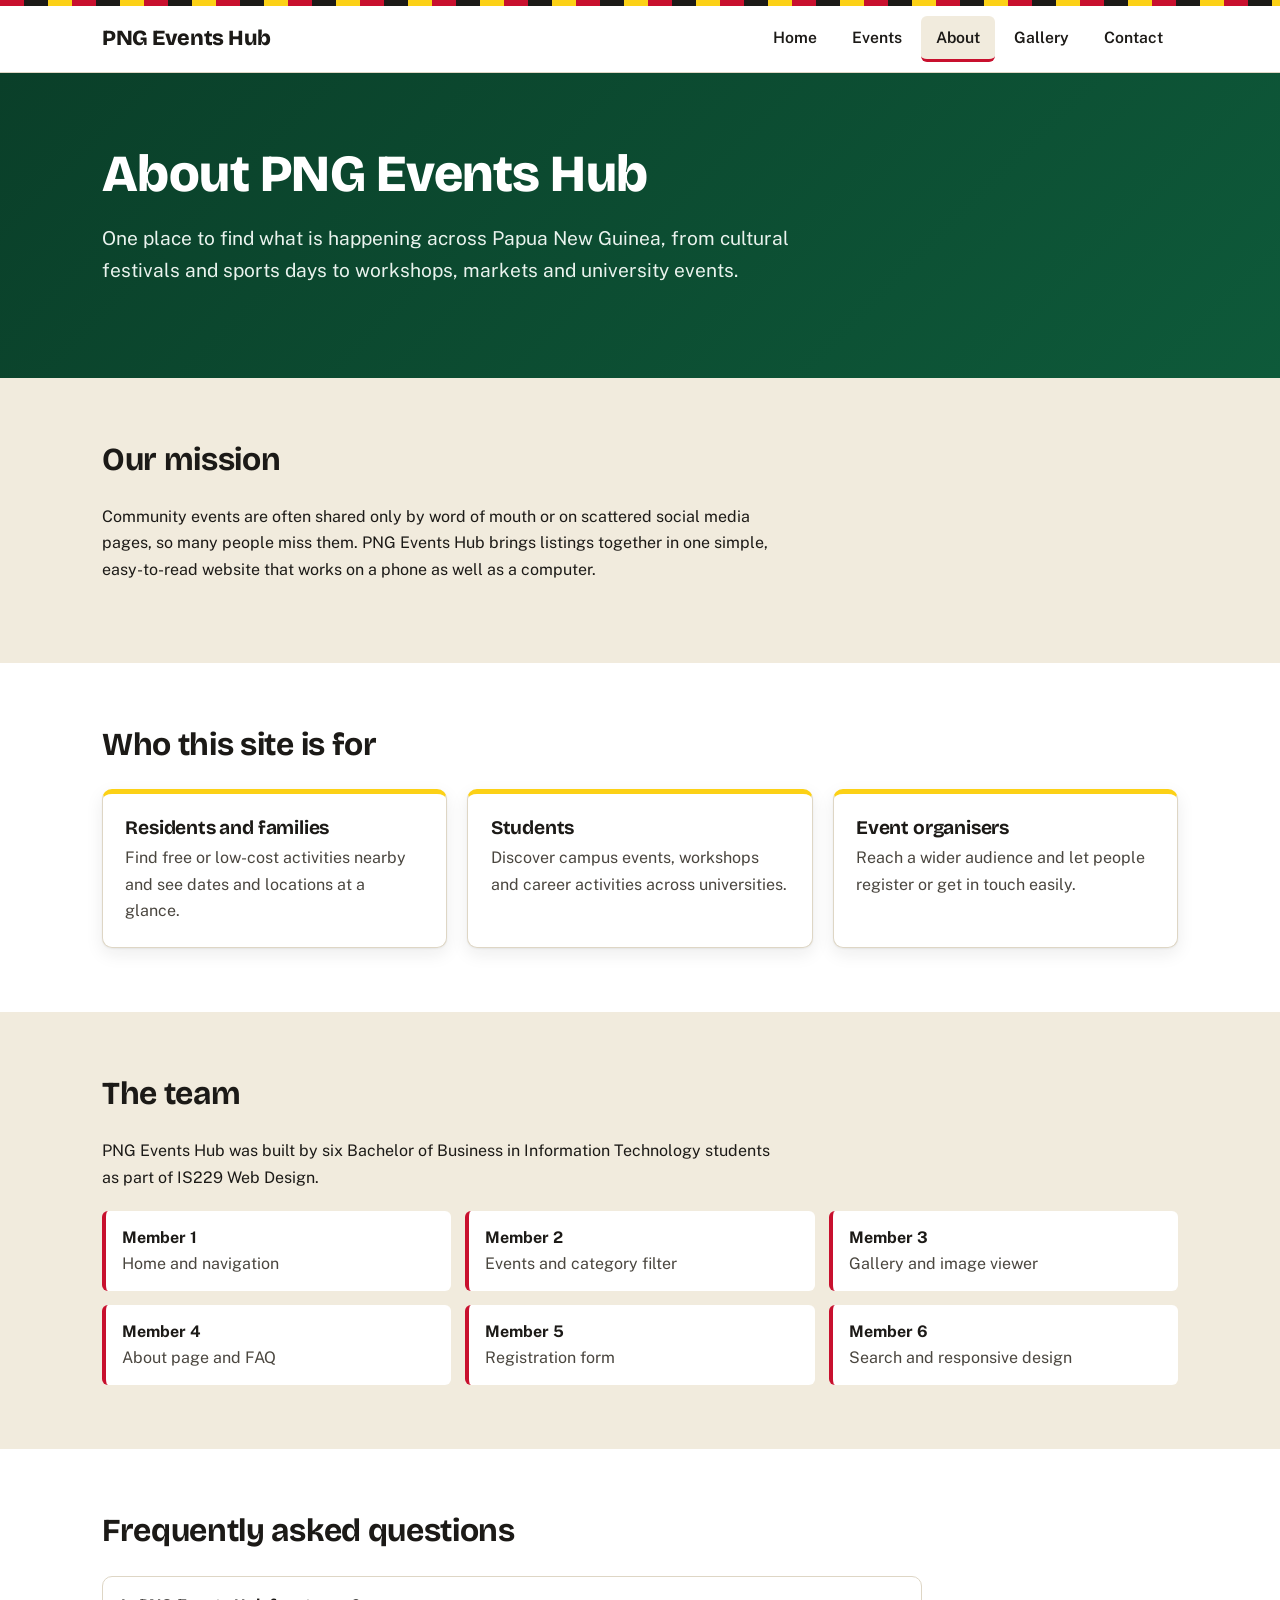
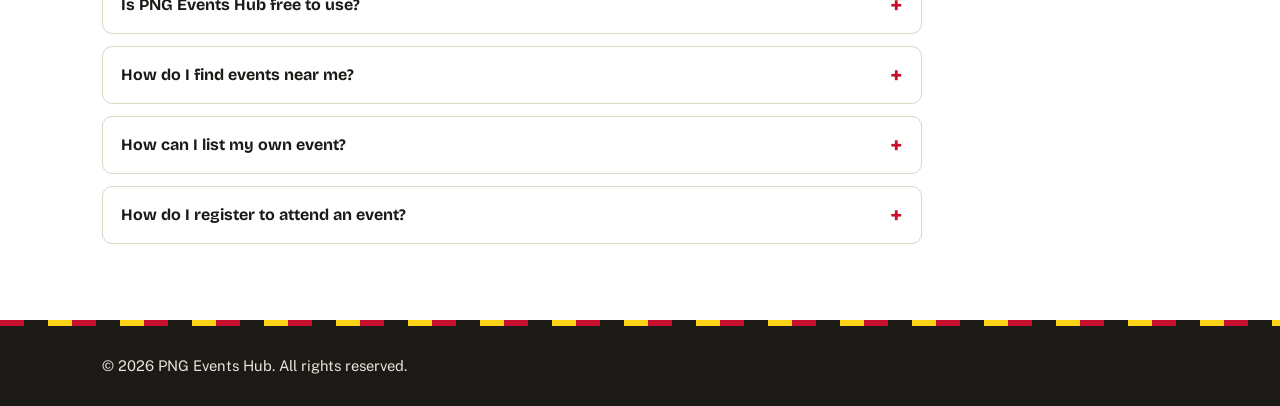
==== about.html @ 3c6eca47 "Initial commit" ====
<!DOCTYPE html>
<html lang="en">

<head>
    <meta charset="UTF-8">
    <meta name="viewport" content="width=device-width, initial-scale=1.0">
    <meta name="description" content="About PNG Events Hub: our mission, who we serve, the team behind the site and answers to common questions.">
    <title>About | PNG Events Hub</title>
    <link rel="stylesheet" href="css/style.css">
    <link rel="stylesheet" href="css/about.css">
</head>

<body>

    <!-- HEADER -->
    <header>
        <div class="container">
            <a href="index.html" class="logo">PNG Events Hub</a>
            <nav aria-label="Main navigation">
                <ul>
                    <li><a href="index.html">Home</a></li>
                    <li><a href="events.html">Events</a></li>
                    <li><a href="about.html" aria-current="page">About</a></li>
                    <li><a href="gallery.html">Gallery</a></li>
                    <li><a href="contact.html">Contact</a></li>
                </ul>
            </nav>
        </div>
    </header>

    <!-- MAIN CONTENT -->
    <main>

        <section class="about-intro" aria-labelledby="about-title">
            <div class="container">
                <h1 id="about-title">About PNG Events Hub</h1>
                <p class="about-lead">
                    One place to find what is happening across Papua New Guinea, from cultural
                    festivals and sports days to workshops, markets and university events.
                </p>
            </div>
        </section>

        <section class="about-section" aria-labelledby="mission-title">
            <div class="container">
                <h2 id="mission-title">Our mission</h2>
                <p>
                    Community events are often shared only by word of mouth or on scattered social
                    media pages, so many people miss them. PNG Events Hub brings listings together
                    in one simple, easy-to-read website that works on a phone as well as a computer.
                </p>
            </div>
        </section>

        <section class="about-section" aria-labelledby="audience-title">
            <div class="container">
                <h2 id="audience-title">Who this site is for</h2>
                <div class="about-grid">
                    <article class="about-card">
                        <h3>Residents and families</h3>
                        <p>Find free or low-cost activities nearby and see dates and locations at a glance.</p>
                    </article>
                    <article class="about-card">
                        <h3>Students</h3>
                        <p>Discover campus events, workshops and career activities across universities.</p>
                    </article>
                    <article class="about-card">
                        <h3>Event organisers</h3>
                        <p>Reach a wider audience and let people register or get in touch easily.</p>
                    </article>
                </div>
            </div>
        </section>

        <section class="about-section" aria-labelledby="team-title">
            <div class="container">
                <h2 id="team-title">The team</h2>
                <p>
                    PNG Events Hub was built by six Bachelor of Business in Information Technology
                    students as part of IS229 Web Design.
                </p>
                <ul class="about-team">
                    <!-- Replace with real names and roles -->
                    <li><strong>Member 1</strong> Home and navigation</li>
                    <li><strong>Member 2</strong> Events and category filter</li>
                    <li><strong>Member 3</strong> Gallery and image viewer</li>
                    <li><strong>Member 4</strong> About page and FAQ</li>
                    <li><strong>Member 5</strong> Registration form</li>
                    <li><strong>Member 6</strong> Search and responsive design</li>
                </ul>
            </div>
        </section>

        <section class="about-section" aria-labelledby="faq-title">
            <div class="container">
                <h2 id="faq-title">Frequently asked questions</h2>

                <div class="faq">

                    <div class="faq-item">
                        <h3>
                            <button class="faq-question" type="button" aria-expanded="false" aria-controls="faq-1">
                                Is PNG Events Hub free to use?
                            </button>
                        </h3>
                        <div class="faq-answer" id="faq-1" hidden>
                            <p>Yes. Browsing and searching events costs nothing. Individual events may charge their own entry fees, which are shown in the listing.</p>
                        </div>
                    </div>

                    <div class="faq-item">
                        <h3>
                            <button class="faq-question" type="button" aria-expanded="false" aria-controls="faq-2">
                                How do I find events near me?
                            </button>
                        </h3>
                        <div class="faq-answer" id="faq-2" hidden>
                            <p>Go to the <a href="events.html">Events page</a>, then use the category buttons or the search box to narrow the list by type, keyword or location.</p>
                        </div>
                    </div>

                    <div class="faq-item">
                        <h3>
                            <button class="faq-question" type="button" aria-expanded="false" aria-controls="faq-3">
                                How can I list my own event?
                            </button>
                        </h3>
                        <div class="faq-answer" id="faq-3" hidden>
                            <p>Fill in the form on the <a href="contact.html">Contact page</a> with your event name, date, location and contact details, and we will get back to you.</p>
                        </div>
                    </div>

                    <div class="faq-item">
                        <h3>
                            <button class="faq-question" type="button" aria-expanded="false" aria-controls="faq-4">
                                How do I register to attend an event?
                            </button>
                        </h3>
                        <div class="faq-answer" id="faq-4" hidden>
                            <p>Use the registration form on the <a href="contact.html">Contact page</a>. Enter your details and the number of attendees, and you will see a confirmation message when it is sent.</p>
                        </div>
                    </div>

                </div>
            </div>
        </section>

    </main>

    <!-- FOOTER -->
    <footer>
        <div class="container">
            <p>&copy; 2026 PNG Events Hub. All rights reserved.</p>
        </div>
    </footer>

    <script src="js/about.js" defer></script>
</body>

</html>
---- css/style.css ----
/* =========================================================
   PNG Events Hub - SHARED styles (used by every page)
   Place in: css/style.css
   Covers: design tokens, base, header/nav, footer, buttons.
   Every page links this file FIRST, then its own page file
   (index.css, events.css, about.css, gallery.css, contact.css).
   ========================================================= */

@import url("https://fonts.googleapis.com/css2?family=Bricolage+Grotesque:wght@600;700;800&family=Public+Sans:wght@400;600;700&display=swap");

/* ---------- Design tokens ---------- */
:root {
    --ink: #1c1a17;
    --ink-soft: #4a463f;
    --paper: #ffffff;
    --sand: #f1ebdd;
    --line: #ded6c5;

    --red: #c8102e;     /* PNG flag red  */
    --gold: #fcd116;    /* PNG flag gold */
    --green: #0e5a3a;
    --green-deep: #0a3f29;
    --blue: #1d4f91;

    --radius: 10px;
    --radius-sm: 6px;
    --shadow: 0 1px 2px rgba(28, 26, 23, .06), 0 6px 18px rgba(28, 26, 23, .08);

    --font-head: "Bricolage Grotesque", "Segoe UI", system-ui, sans-serif;
    --font-body: "Public Sans", "Segoe UI", system-ui, -apple-system, sans-serif;

    --weave: repeating-linear-gradient(90deg,
        var(--red) 0 24px, var(--ink) 24px 48px, var(--gold) 48px 72px);
}

/* ---------- Reset / base ---------- */
*, *::before, *::after { box-sizing: border-box; }
[hidden] { display: none !important; }

html { scroll-behavior: smooth; -webkit-text-size-adjust: 100%; }

body {
    margin: 0;
    min-height: 100vh;
    display: flex;
    flex-direction: column;
    font-family: var(--font-body);
    font-size: 1rem;
    line-height: 1.65;
    color: var(--ink);
    background: var(--paper);
}
main { flex: 1 0 auto; }

img, video { max-width: 100%; height: auto; display: block; }

h1, h2, h3, h4 {
    font-family: var(--font-head);
    line-height: 1.15;
    margin: 0 0 .6em;
    letter-spacing: -.01em;
}
h1 { font-size: clamp(2rem, 5.5vw, 3.25rem); font-weight: 800; }
h2 { font-size: clamp(1.45rem, 3.5vw, 2rem); font-weight: 700; }
h3 { font-size: 1.2rem; font-weight: 700; }

p { margin: 0 0 1em; max-width: 68ch; }

a { color: var(--green); text-underline-offset: 3px; }
a:hover { color: var(--red); }

:focus-visible { outline: 3px solid var(--blue); outline-offset: 3px; border-radius: 3px; }

.container {
    width: 100%;
    max-width: 1140px;
    margin-inline: auto;
    padding-inline: clamp(1rem, 4vw, 2rem);
}

/* ---------- Accessibility helpers ---------- */
.visually-hidden {
    position: absolute !important;
    width: 1px; height: 1px;
    margin: -1px; padding: 0;
    overflow: hidden;
    clip: rect(0 0 0 0);
    white-space: nowrap;
    border: 0;
}
.skip-link {
    position: absolute; left: 1rem; top: -4rem; z-index: 200;
    padding: .7rem 1.1rem;
    background: var(--gold); color: var(--ink);
    font-weight: 700; border-radius: var(--radius-sm);
    transition: top .2s;
}
.skip-link:focus { top: 1rem; }

/* ---------- Woven flag-colour strip ---------- */
.weave { height: 6px; background: var(--weave); }
/* Pages that don't have a .weave div get the strip automatically */
header:not(.site-header)::before,
footer:not(.site-footer)::before {
    content: "";
    display: block;
    height: 6px;
    background: var(--weave);
}

/* ---------- Header + navigation (all pages) ---------- */
header {
    position: sticky;
    top: 0;
    z-index: 100;
    background: var(--paper);
    border-bottom: 1px solid var(--line);
    transition: box-shadow .25s;
}
header.is-scrolled { box-shadow: 0 4px 18px rgba(28, 26, 23, .1); }

header .container {
    display: flex;
    align-items: center;
    justify-content: space-between;
    gap: .5rem 1rem;
    min-height: 66px;
}

.logo, .brand {
    font-family: var(--font-head);
    font-weight: 800;
    font-size: 1.35rem;
    letter-spacing: -.02em;
    color: var(--ink);
    text-decoration: none;
    white-space: nowrap;
}
.brand span { color: var(--red); }
.logo:hover, .brand:hover { color: var(--ink); }

header nav { display: flex; align-items: center; }
header nav ul, .nav-list {
    display: flex;
    flex-wrap: wrap;
    gap: .25rem;
    list-style: none;
    margin: 0;
    padding: 0;
}
header nav a {
    display: block;
    padding: .55rem .95rem;
    color: var(--ink);
    font-weight: 600;
    font-size: .98rem;
    text-decoration: none;
    border-bottom: 3px solid transparent;
    border-radius: var(--radius-sm);
    transition: background .2s, border-color .2s;
}
header nav a:hover { background: var(--sand); color: var(--ink); }
header nav a[aria-current="page"],
header nav a.active { background: var(--sand); border-bottom-color: var(--red); }

.nav-toggle {
    display: none;
    font: inherit;
    font-weight: 700;
    padding: .5rem 1rem;
    color: var(--ink);
    background: var(--paper);
    border: 2px solid var(--ink);
    border-radius: var(--radius-sm);
    cursor: pointer;
}
.nav-toggle[aria-expanded="true"] { background: var(--ink); color: #fff; }

/* ---------- Buttons ---------- */
.btn, .event-button {
    display: inline-flex;
    align-items: center;
    justify-content: center;
    min-height: 46px;                      /* comfortable touch target */
    padding: .65rem 1.4rem;
    font: inherit;
    font-weight: 700;
    line-height: 1.2;
    text-align: center;
    text-decoration: none;
    color: #fff;
    background: var(--green);
    border: 2px solid var(--green);
    border-radius: var(--radius-sm);
    cursor: pointer;
    transition: transform .15s, background .2s, color .2s, border-color .2s;
}
.btn:hover, .event-button:hover { background: var(--green-deep); border-color: var(--green-deep); color: #fff; }
.btn:active { transform: translateY(1px); }

.btn--primary { background: var(--gold); border-color: var(--gold); color: var(--ink); }
.btn--primary:hover { background: #ffe14d; border-color: #ffe14d; color: var(--ink); }

.btn--dark { background: var(--ink); border-color: var(--ink); color: #fff; }
.btn--dark:hover { background: var(--red); border-color: var(--red); color: #fff; }

.btn--ghost { background: transparent; border-color: rgba(255, 255, 255, .85); color: #fff; }
.btn--ghost:hover { background: #fff; border-color: #fff; color: var(--ink); }

.btn-secondary { background: transparent; color: var(--ink); border-color: var(--ink); }
.btn-secondary:hover { background: var(--ink); border-color: var(--ink); color: #fff; }

/* ---------- Footer ---------- */
footer {
    background: var(--ink);
    color: #e9e4d8;
    flex-shrink: 0;
}
footer .container { padding-block: 1.75rem; }
footer p { margin: 0; font-size: .92rem; max-width: none; }
footer a { color: var(--gold); }

/* =========================================================
   RESPONSIVE
   ========================================================= */

/* Tablet and below */
@media (max-width: 768px) {
    /* Pages without a Menu button: logo on top, links wrap neatly below */
    header .container { flex-wrap: wrap; justify-content: center; padding-block: .6rem; }
    header nav { width: 100%; justify-content: center; }
    header nav ul, header nav { gap: .15rem; }
    header nav a { padding: .5rem .7rem; font-size: .92rem; }

    /* Home page: collapsible Menu (only once index.js has run) */
    header.js-ready .container { flex-wrap: nowrap; justify-content: space-between; padding-block: 0; }
    header.js-ready nav { width: auto; }
    header.js-ready .nav-toggle { display: inline-block; }
    header.js-ready .nav-list {
        display: none;
        position: absolute;
        top: 100%; left: 0; right: 0;
        flex-direction: column;
        flex-wrap: nowrap;
        gap: 0;
        padding: .5rem clamp(1rem, 4vw, 2rem) 1rem;
        background: var(--paper);
        border-bottom: 1px solid var(--line);
        box-shadow: 0 14px 20px rgba(28, 26, 23, .12);
    }
    header.js-ready .nav-list.is-open { display: flex; }
    header.js-ready nav a {
        padding: .85rem .5rem;
        font-size: 1rem;
        border-radius: 0;
        border-bottom: 1px solid var(--line);
    }
}

/* Phones */
@media (max-width: 480px) {
    .logo, .brand { font-size: 1.2rem; }
}

/* ---------- Reduced motion ---------- */
@media (prefers-reduced-motion: reduce) {
    *, *::before, *::after {
        transition-duration: .01ms !important;
        animation-duration: .01ms !important;
        scroll-behavior: auto !important;
    }
}
---- css/about.css ----
/* =========================================================
   PNG Events Hub - ABOUT page only
   Place in: css/about.css
   Needs css/style.css to be linked first.
   ========================================================= */

.about-intro {
    background: linear-gradient(135deg, var(--green-deep), var(--green));
    color: #fff;
    padding-block: clamp(2.5rem, 7vw, 4.5rem);
}
.about-intro h1 { color: #fff; margin-bottom: .35em; }
.about-intro p { color: #eaf3ee; font-size: clamp(1rem, 2.2vw, 1.2rem); }

.about-lead { max-width: 60ch; }

.about-section { padding-block: clamp(2.25rem, 6vw, 4rem); }
.about-section:nth-of-type(even) { background: var(--sand); }
.about-section h2 { margin-bottom: .8em; }

.about-grid {
    display: grid;
    gap: 1.25rem;
    grid-template-columns: repeat(auto-fit, minmax(min(100%, 240px), 1fr));
}
.about-card {
    padding: 1.4rem;
    background: var(--paper);
    border: 1px solid var(--line);
    border-top: 5px solid var(--gold);
    border-radius: var(--radius);
    box-shadow: var(--shadow);
}
.about-card h3 { margin-bottom: .4rem; }
.about-card p { margin: 0; color: var(--ink-soft); }

.about-team {
    display: grid;
    gap: .9rem;
    grid-template-columns: repeat(auto-fit, minmax(min(100%, 260px), 1fr));
    list-style: none;
    margin: 1.25rem 0 0;
    padding: 0;
}
.about-team li {
    padding: .85rem 1rem;
    background: var(--paper);
    border-left: 4px solid var(--red);
    border-radius: var(--radius-sm);
    color: var(--ink-soft);
}
.about-team strong { display: block; color: var(--ink); }

/* FAQ accordion */
.faq { max-width: 820px; }
.faq-item {
    margin-bottom: .75rem;
    background: var(--paper);
    border: 1px solid var(--line);
    border-radius: var(--radius);
    overflow: hidden;
}
.faq-item h3 { margin: 0; font-size: 1rem; }
.faq-question {
    display: flex;
    align-items: center;
    justify-content: space-between;
    gap: 1rem;
    width: 100%;
    padding: 1rem 1.15rem;
    font: inherit;
    font-weight: 700;
    text-align: left;
    color: var(--ink);
    background: transparent;
    border: 0;
    cursor: pointer;
}
.faq-question:hover { background: var(--sand); }
.faq-question::after {
    content: "+";
    flex: 0 0 auto;
    font-size: 1.5rem;
    line-height: 1;
    color: var(--red);
}
.faq-question[aria-expanded="true"]::after { content: "\2212"; }
.faq-question[aria-expanded="true"] { background: var(--sand); }
.faq-answer { padding: .25rem 1.15rem 1rem; color: var(--ink-soft); }
.faq-answer p { margin: .6rem 0 0; }


/* ---------- Responsive ---------- */
@media (max-width: 480px) {
    .faq-question { padding: .9rem 1rem; }
}
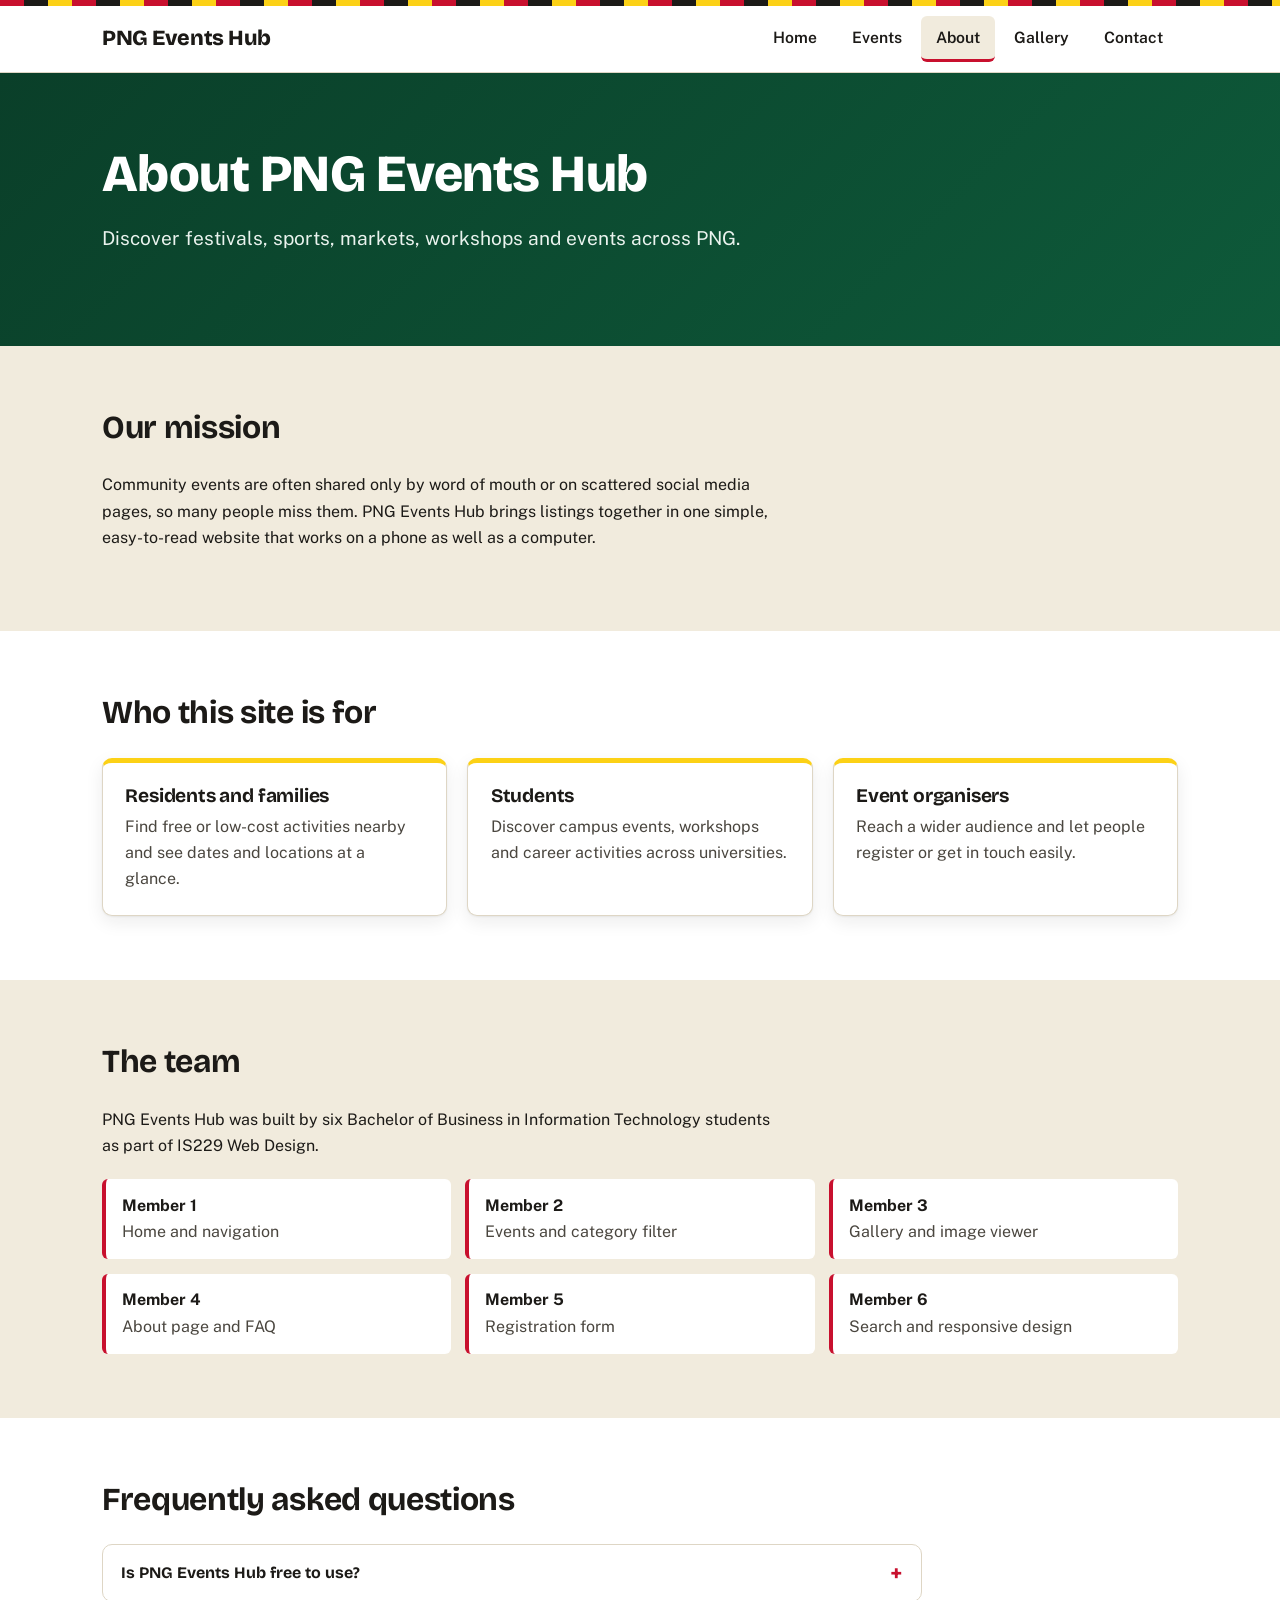
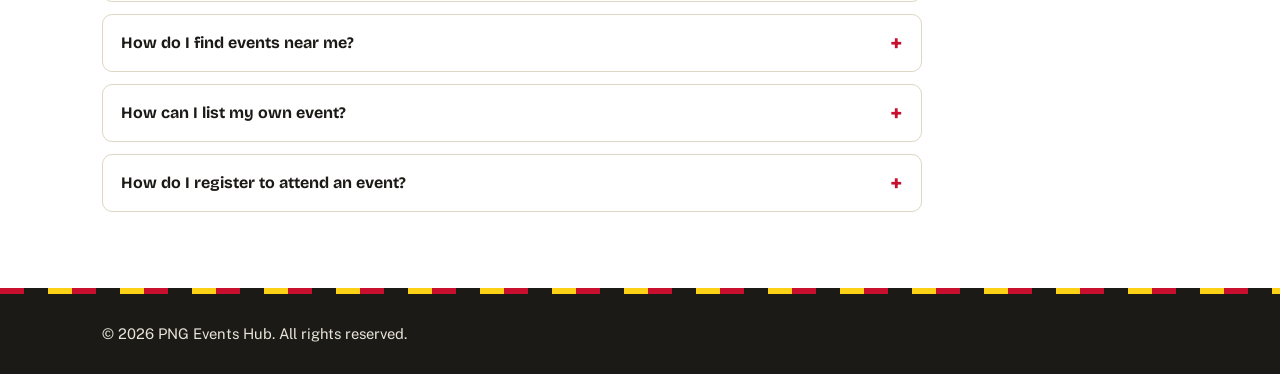
==== commit da2552f9: "About page updated" ====
--- a/about.html
+++ b/about.html
@@ -35,8 +35,7 @@
             <div class="container">
                 <h1 id="about-title">About PNG Events Hub</h1>
                 <p class="about-lead">
-                    One place to find what is happening across Papua New Guinea, from cultural
-                    festivals and sports days to workshops, markets and university events.
+                 Discover festivals, sports, markets, workshops and events across PNG.
                 </p>
             </div>
         </section>
